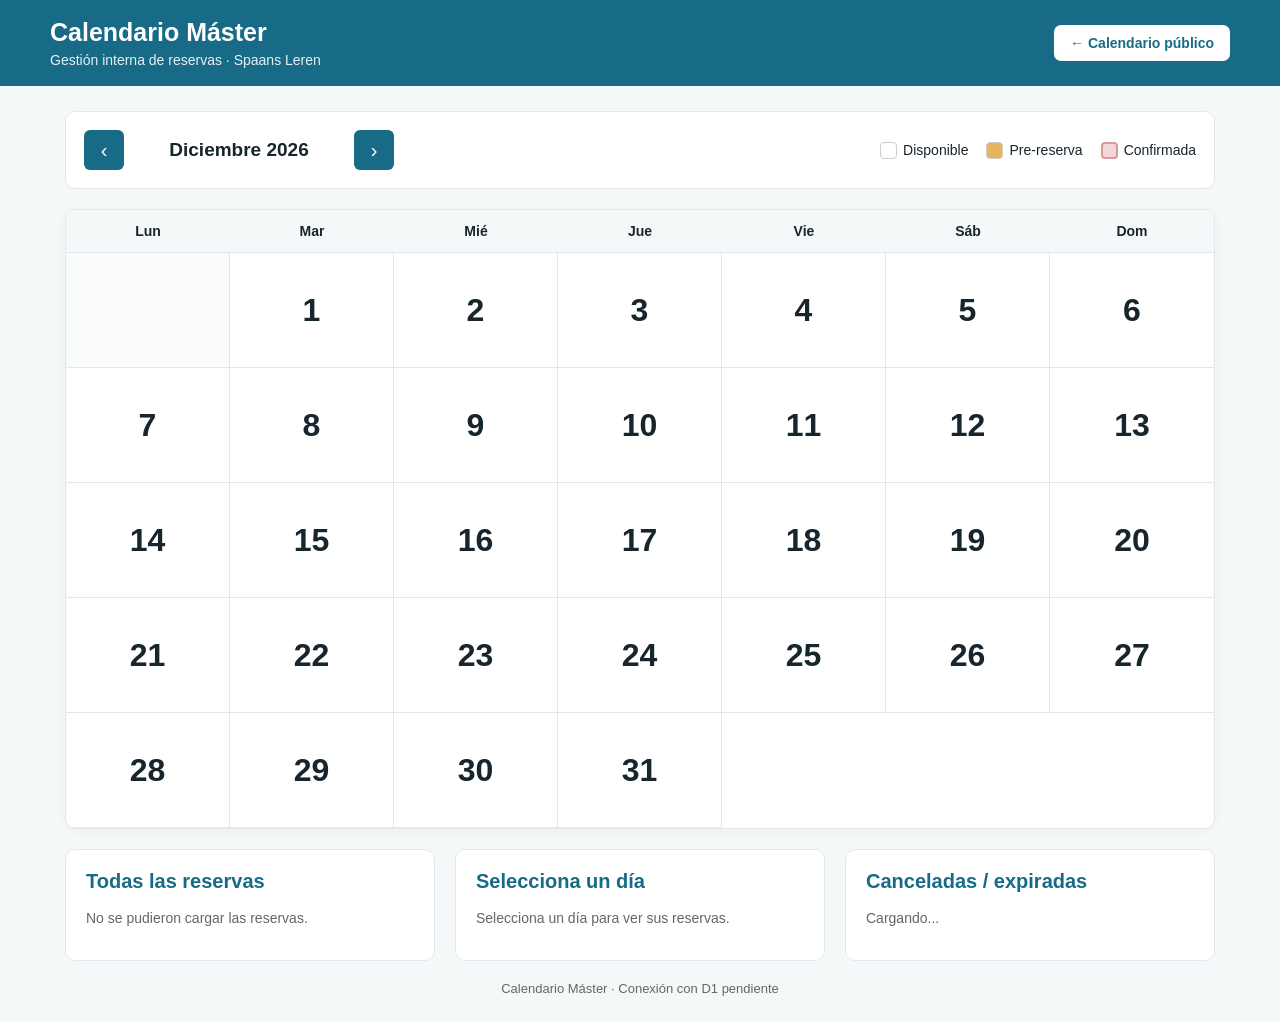
==== calendario-master.html @ f6d16d54 "Update calendario-master.html" ====
<!DOCTYPE html>
<html lang="es">

<head>

    <meta charset="UTF-8">

    <meta name="viewport"
          content="width=device-width, initial-scale=1.0">

    <title>Calendario Máster | Spaans Leren</title>

    <meta name="description"
          content="Calendario interno de reservas de Spaans Leren">
    <link rel="stylesheet" href="calendario-master.css">
    <script src="calendario-master.js"></script>

    <style>

        * {
            box-sizing: border-box;
        }

        body {
            margin: 0;
            font-family: Arial, Helvetica, sans-serif;
            background: #f5f8f9;
            color: #17252d;
        }

        /* =========================================
           CABECERA
        ========================================= */

        .master-header {
            background: #176b87;
            color: white;
            padding: 18px 20px;
        }

        .header-content {
            max-width: 1180px;
            margin: 0 auto;

            display: flex;
            align-items: center;
            justify-content: space-between;

            gap: 20px;
        }

        .header-title h1 {
            margin: 0;
            font-size: 25px;
        }

        .header-title p {
            margin: 5px 0 0;
            font-size: 14px;
            opacity: 0.9;
        }

        .back-button {
            display: inline-block;

            padding: 10px 16px;

            background: white;
            color: #176b87;

            text-decoration: none;

            border-radius: 7px;

            font-weight: bold;
            font-size: 14px;
        }

        .back-button:hover {
            background: #e7b65c;
            color: #17252d;
        }

        /* =========================================
           CONTENEDOR
        ========================================= */

        .master-container {
            max-width: 1180px;
            margin: 25px auto;
            padding: 0 15px;
        }

        /* =========================================
           PANEL SUPERIOR
        ========================================= */

        .control-panel {
            background: white;

            border: 1px solid #e1e8eb;

            border-radius: 10px;

            padding: 18px;

            margin-bottom: 20px;

            display: flex;

            align-items: center;

            justify-content: space-between;

            gap: 15px;

            flex-wrap: wrap;
        }

        .date-controls {
            display: flex;
            align-items: center;
            gap: 10px;
        }

        .date-controls button {
            border: none;

            background: #176b87;
            color: white;

            width: 40px;
            height: 40px;

            border-radius: 6px;

            cursor: pointer;

            font-size: 20px;
        }

        .date-controls button:hover {
            background: #0f5067;
        }

        #currentDate {
            font-size: 19px;
            font-weight: bold;

            min-width: 210px;

            text-align: center;
        }

        /* =========================================
           LEYENDA
        ========================================= */

        .legend {
            display: flex;

            align-items: center;

            gap: 18px;

            flex-wrap: wrap;

            font-size: 14px;
        }

        .legend-item {
            display: flex;

            align-items: center;

            gap: 6px;
        }

        .legend-box {
            width: 17px;
            height: 17px;

            border-radius: 4px;

            border: 1px solid #ccc;
        }

        .legend-available {
            background: white;
        }

        .legend-pending {
            background: #e7b65c;
        }

        .legend-confirmed {
            background: #f4d6d6;
            border: 2px solid #d99a9a;
        }

        /* =========================================
           CALENDARIO
        ========================================= */

        .calendar-wrapper {
            background: white;

            border: 1px solid #e1e8eb;

            border-radius: 10px;

            overflow: hidden;

            box-shadow: 0 2px 8px rgba(0, 0, 0, 0.04);
        }

        .calendar-weekdays {
            display: grid;

            grid-template-columns:
                repeat(7, 1fr);

            background: #f5f8f9;

            border-bottom: 1px solid #e1e8eb;
        }

        .weekday {
            padding: 13px 5px;

            text-align: center;

            font-weight: bold;

            font-size: 14px;
        }

        .calendar-grid {
            display: grid;

            grid-template-columns:
                repeat(7, 1fr);
        }

        .day {
            min-height: 115px;

            border-right: 1px solid #e1e8eb;
            border-bottom: 1px solid #e1e8eb;

            padding: 9px;

            cursor: pointer;

            transition: background 0.15s;
        }

        .day:nth-child(7n) {
            border-right: none;
        }

        .day:hover {
            background: #f5f8f9;
        }

        .day.empty {
            background: #fafbfc;
            cursor: default;
        }

        .day-number {
            font-weight: bold;

            font-size: 15px;

            margin-bottom: 8px;
        }

        /* =========================================
           RESERVAS DENTRO DEL DÍA
        ========================================= */

        .reservation {
            font-size: 12px;

            padding: 6px 7px;

            margin-bottom: 5px;

            border-radius: 5px;

            line-height: 1.3;
        }

        .reservation.pending {
            background: #e7b65c;

            color: #17252d;
        }

        .reservation.confirmed {
            background: #f4d6d6;

            border-left: 4px solid #d99a9a;

            color: #17252d;
        }

        .reservation-time {
            font-weight: bold;
        }

        .reservation-name {
            margin-top: 2px;
        }

        /* =========================================
           INFORMACIÓN DEL DÍA
        ========================================= */

        .day-details {
            margin-top: 20px;

            background: white;

            border: 1px solid #e1e8eb;

            border-radius: 10px;

            padding: 20px;
        }

        .day-details h2 {
            margin-top: 0;

            color: #176b87;

            font-size: 20px;
        }

        .no-reservations {
            color: #666;

            font-size: 14px;
        }

        /* =========================================
           RESERVA DETALLADA
        ========================================= */

        .reservation-detail {
            border: 1px solid #e1e8eb;

            border-radius: 8px;

            padding: 15px;

            margin-bottom: 12px;
        }

        .reservation-detail.pending {
            border-left: 5px solid #e7b65c;
        }

        .reservation-detail.confirmed {
            border-left: 5px solid #d99a9a;
        }

        .reservation-detail strong {
            color: #176b87;
        }

        .reservation-actions {
            margin-top: 12px;

            display: flex;

            gap: 8px;

            flex-wrap: wrap;
        }

        .action-button {
            border: none;

            border-radius: 6px;

            padding: 9px 13px;

            cursor: pointer;

            font-weight: bold;
        }

        .confirm-button {
            background: #176b87;
            color: white;
        }

        .cancel-button {
            background: #eee;
            color: #17252d;
        }

        .action-button:hover {
            opacity: 0.85;
        }

        /* =========================================
           ESTADO DEL SISTEMA
        ========================================= */

        .system-status {
            margin-top: 20px;

            text-align: center;

            font-size: 13px;

            color: #666;
        }

        /* =========================================
           MÓVIL
        ========================================= */

        @media (max-width: 768px) {

            .header-content {
                align-items: flex-start;

                flex-direction: column;
            }

            .back-button {
                width: 100%;

                text-align: center;
            }

            .control-panel {
                align-items: stretch;

                flex-direction: column;
            }

            .date-controls {
                justify-content: center;
            }

            #currentDate {
                min-width: auto;

                flex: 1;
            }

            .legend {
                justify-content: center;
            }

            .weekday {
                font-size: 11px;

                padding: 10px 2px;
            }

            .day {
                min-height: 90px;

                padding: 5px;
            }

            .day-number {
                font-size: 13px;
            }

            .reservation {
                font-size: 10px;

                padding: 4px;
            }

        }

    </style>

</head>


<body>

    <!-- =========================================
         CABECERA
    ========================================= -->

    <header class="master-header">

        <div class="header-content">

            <div class="header-title">

                <h1>Calendario Máster</h1>

                <p>
                    Gestión interna de reservas · Spaans Leren
                </p>

            </div>

            <a
                href="calendario.html"
                class="back-button"
            >
                ← Calendario público
            </a>

        </div>

    </header>


    <!-- =========================================
         CONTENIDO
    ========================================= -->

    <main class="master-container">


        <!-- =====================================
             CONTROLES
        ====================================== -->

        <section class="control-panel">

            <div class="date-controls">

                <button
                    id="previousMonth"
                    type="button"
                    aria-label="Mes anterior"
                >
                    ‹
                </button>

                <div id="currentDate">
                    Octubre 2026
                </div>

                <button
                    id="nextMonth"
                    type="button"
                    aria-label="Mes siguiente"
                >
                    ›
                </button>

            </div>


            <div class="legend">

                <div class="legend-item">

                    <span
                        class="legend-box legend-available"
                    ></span>

                    Disponible

                </div>


                <div class="legend-item">

                    <span
                        class="legend-box legend-pending"
                    ></span>

                    Pre-reserva

                </div>


                <div class="legend-item">

                    <span
                        class="legend-box legend-confirmed"
                    ></span>

                    Confirmada

                </div>

            </div>

        </section>


        <!-- =====================================
             CALENDARIO
        ====================================== -->

        <section class="calendar-wrapper">

            <div class="calendar-weekdays">

                <div class="weekday">Lun</div>
                <div class="weekday">Mar</div>
                <div class="weekday">Mié</div>
                <div class="weekday">Jue</div>
                <div class="weekday">Vie</div>
                <div class="weekday">Sáb</div>
                <div class="weekday">Dom</div>

            </div>


            <div
                id="calendarGrid"
                class="calendar-grid"
            >

                <!--
                    El calendario se generará
                    mediante JavaScript.
                -->

            </div>

        </section>


        <!-- =========================================
     TRES COLUMNAS DE GESTIÓN
========================================= -->

<div class="master-reservations-columns">


    <!-- =====================================
         TODAS LAS RESERVAS
    ====================================== -->

    <section class="all-reservations">

        <h2>
            Todas las reservas
        </h2>

        <div id="allReservations">

            <p class="no-reservations">
                Cargando reservas...
            </p>

        </div>

    </section>


    <!-- =====================================
         DÍA SELECCIONADO
    ====================================== -->

    <section class="day-details">

        <h2 id="selectedDayTitle">
            Selecciona un día
        </h2>

        <div id="dayReservations">

            <p class="no-reservations">
                Selecciona un día para ver sus reservas.
            </p>

        </div>

    </section>


    <!-- =====================================
         CANCELADAS / EXPIRADAS
    ====================================== -->

    <section class="old-reservations">

        <h2>
            Canceladas / expiradas
        </h2>

        <div id="oldReservations">

            <p class="no-reservations">
                Cargando...
            </p>

        </div>

    </section>


</div>
        <div class="system-status">

            Calendario Máster · Conexión con D1 pendiente

        </div>

    </main>


    <!-- =========================================
         JAVASCRIPT
    ========================================= -->

    <script>
/*desde aquiiiiiBORRADO POR DUPLICIDAD*/
  
        /* =========================================
           FECHA ACTUAL
        ========================================= */
/*
        let currentDate = new Date();

        let selectedDate = null;
        
*/

        /* =========================================
           ELEMENTOS
        ========================================= */
/*
        const calendarGrid =
            document.getElementById("calendarGrid");

        const currentDateElement =
            document.getElementById("currentDate");

        const previousMonthButton =
            document.getElementById("previousMonth");

        const nextMonthButton =
            document.getElementById("nextMonth");

        const selectedDayTitle =
            document.getElementById("selectedDayTitle");

        const dayReservations =
            document.getElementById("dayReservations");

*/
        /* =========================================
           NOMBRES DE LOS MESES
        ========================================= */
/*
        const monthNames = [
            "Enero",
            "Febrero",
            "Marzo",
            "Abril",
            "Mayo",
            "Junio",
            "Julio",
            "Agosto",
            "Septiembre",
            "Octubre",
            "Noviembre",
            "Diciembre"
        ];

*/
        /* =========================================
           MOSTRAR CALENDARIO
        ========================================= */
/*
        function renderCalendar() {

            calendarGrid.innerHTML = "";

            const year =
                currentDate.getFullYear();

            const month =
                currentDate.getMonth();


            currentDateElement.textContent =
                `${monthNames[month]} ${year}`;

*/
            /*
                Primer día del mes.

                JavaScript:
                Domingo = 0
                Lunes = 1

                Lo convertimos para que
                la semana empiece en lunes.
            */
/*
            let firstDay =
                new Date(
                    year,
                    month,
                    1
                ).getDay();

            firstDay =
                firstDay === 0
                    ? 6
                    : firstDay - 1;


            const daysInMonth =
                new Date(
                    year,
                    month + 1,
                    0
                ).getDate();
*/

            /* =====================================
               ESPACIOS ANTES DEL PRIMER DÍA
            ====================================== */
/*
            for (
                let i = 0;
                i < firstDay;
                i++
            ) {

                const emptyDay =
                    document.createElement("div");

                emptyDay.className =
                    "day empty";

                calendarGrid.appendChild(
                    emptyDay
                );

            }

*/
            /* =====================================
               CREAR DÍAS
            ====================================== */
/*
            for (
                let day = 1;
                day <= daysInMonth;
                day++
            ) {

                const dayElement =
                    document.createElement("div");

                dayElement.className =
                    "day";


                const dayNumber =
                    document.createElement("div");

                dayNumber.className =
                    "day-number";

                dayNumber.textContent =
                    day;


                dayElement.appendChild(
                    dayNumber
                );

*/
                /*
                    AQUÍ MÁS ADELANTE
                    CARGAREMOS LAS RESERVAS
                    REALES DESDE D1.
                */
/*

                dayElement.addEventListener(
                    "click",
                    () => {

                        selectDay(
                            year,
                            month,
                            day
                        );

                    }
                );


                calendarGrid.appendChild(
                    dayElement
                );

            }

        }

*/
        /* =========================================
           SELECCIONAR DÍA
        ========================================= */
/*
        function selectDay(
            year,
            month,
            day
        ) {

            selectedDate =
                new Date(
                    year,
                    month,
                    day
                );


            const formattedDate =
                `${day.toString().padStart(2, "0")}/` +
                `${(month + 1).toString().padStart(2, "0")}/` +
                `${year}`;


            selectedDayTitle.textContent =
                `Reservas del ${formattedDate}`;


            dayReservations.innerHTML = `

                <p class="no-reservations">
                    Todavía no hay datos conectados
                    al sistema D1.
                </p>

            `;

        }
*/

        /* =========================================
           MES ANTERIOR
        ========================================= */
/*
        previousMonthButton.addEventListener(
            "click",
            () => {

                currentDate.setMonth(
                    currentDate.getMonth() - 1
                );

                renderCalendar();

            }
        );
*/

        /* =========================================
           MES SIGUIENTE
        ========================================= */
/*
        nextMonthButton.addEventListener(
            "click",
            () => {

                currentDate.setMonth(
                    currentDate.getMonth() + 1
                );

                renderCalendar();

            }
        );

*/
        /* =========================================
           INICIAR
        ========================================= */
/*COMENTADO HASTA AQUI POR DUPLICADO DE FUNCIONES
        renderCalendar();
*/
        console.log("PASÓ renderCalendar");
    </script>

</body>

</html>
---- calendario-master.css ----
/* =========================================
   TODAS LAS RESERVAS
========================================= */

.all-reservations {
    margin-top: 20px;

    background: white;

    border: 1px solid #e1e8eb;

    border-radius: 10px;

    padding: 20px;
}

.all-reservations h2 {
    margin-top: 0;

    color: #176b87;

    font-size: 20px;
}

.reservation-list-item {

    border: 1px solid #e1e8eb;

    border-radius: 8px;

    padding: 14px;

    margin-bottom: 10px;

    cursor: pointer;

    transition: background 0.15s,
                transform 0.1s;
}

.reservation-list-item:hover {

    background: #f5f8f9;

    transform: translateY(-1px);
}

.reservation-list-item.pending {

    border-left: 5px solid #e7b65c;

}

.reservation-list-item.confirmed {

    border-left: 5px solid #d99a9a;

}

.reservation-list-date {

    font-weight: bold;

    color: #176b87;

    font-size: 16px;

}

.reservation-list-name {

    font-weight: bold;

    margin-top: 5px;

}

.reservation-list-type {

    margin-top: 3px;

    font-size: 14px;

}

.reservation-list-status {

    margin-top: 5px;

    font-size: 13px;

    font-weight: bold;

}

/* =========================================
   DETALLE DE RESERVA MASTER
========================================= */

.reservation-detail-panel {
    margin-top: 15px;
    padding: 20px;

    background: #f5f8f9;

    border: 1px solid #e1e8eb;
    border-radius: 10px;
}

.reservation-detail-panel h3 {
    margin-top: 0;
    margin-bottom: 18px;

    color: #176b87;
    font-size: 20px;
}

.reservation-detail-row {
    display: flex;
    gap: 10px;

    padding: 8px 0;

    border-bottom: 1px solid #e1e8eb;
}

.reservation-detail-row:last-child {
    border-bottom: none;
}

.reservation-detail-label {
    width: 110px;

    font-weight: bold;

    color: #176b87;
}

.reservation-detail-value {
    flex: 1;
}

.reservation-detail-actions {
    display: flex;

    gap: 10px;

    margin-top: 20px;

    flex-wrap: wrap;
}

.master-action-button {
    border: none;

    border-radius: 6px;

    padding: 10px 16px;

    cursor: pointer;

    font-weight: bold;

    font-size: 14px;
}

.master-confirm-button {
    background: #176b87;
    color: white;
}

.master-cancel-button {
    background: #d99a9a;
    color: #17252d;
}

.master-action-button:hover {
    opacity: 0.85;
}

@media (max-width: 600px) {

    .reservation-detail-row {
        flex-direction: column;
        gap: 3px;
    }

    .reservation-detail-label {
        width: auto;
    }

}
/* =========================================
   ESTADOS COMPLETOS DEL DÍA - MASTER
========================================= */

/* Todas las horas del día están pre-reservadas */
.day.all-pending {
    border: 2px solid #e7b65c;
}

/* Todas las horas del día están confirmadas */
.day.all-confirmed {
    border: 2px solid #d66a6a;
}

/* Día con pre-reservas + confirmadas */
.day.both {
    border: 2px solid transparent;

    background:
        linear-gradient(#ffffff, #ffffff) padding-box,
        linear-gradient(
            90deg,
            #e7b65c 50%,
            #d66a6a 50%
        ) border-box;
}
/* =========================================
   ESTADOS DE LOS DÍAS - CALENDARIO MASTER
========================================= */

/* Día con una o más pre-reservas */
.day.pre-reserved {
    border: 2px solid #e7b65c;
}


/* Día con una o más reservas confirmadas */
.day.booked {
    border: 2px solid #d66a6a;
}


/* Día con mezcla de pre-reservas y reservas */
.day.both {
    border: 2px solid transparent;

    background:
        linear-gradient(#ffffff, #ffffff) padding-box,
        linear-gradient(
            90deg,
            #e7b65c 50%,
            #d99a9a 50%
        ) border-box;
}


/* Día completamente pre-reservado */
.day.fully-pre-reserved {
    background: #fff1a8;

    border: 2px solid #e7b65c;
}


/* Día completamente reservado */
.day.fully-booked {
    background: #f5d6d6;

    border: 2px solid #d66a6a;
}


/* Reservas confirmadas - rojo */

.booked-count {
    top: 22px;

    color: #d99a9a;
}
/* =========================================
   NÚMEROS DEL DÍA Y RESERVAS - MASTER
========================================= */

.day {
    position: relative;
}

/* Número del día */
.day-number {
    position: absolute;

    top: 50px;
    left: 50%;

    transform: translate(-50%,-50%);

    font-size:32px;
    font-weight: bold;
   
      margin: 0; 
   
    z-index: 10;
}


/* Contadores */

.day-reservation-count {
    position: absolute;

    top: 10px;

    font-size: 22px;
    font-weight: bold;

    line-height: 1;

    z-index: 2;
}


/* Pre-reservas → izquierda */

.pre-reserved-count {
    left: 8px;

    color: #e7b65c;
}


/* Confirmadas → derecha */

.booked-count {
    right: 8px;

    color: #d99a9a;
}
/* =========================================
   MASTER - NÚMERO DEL DÍA
   REGLA FINAL
========================================= */

.calendar-grid .day .day-number {
    position: absolute !important;

    top: 50% !important;
    left: 50% !important;

    transform: translate(-50%, -50%) !important;

    font-size: 32px !important;
    font-weight: bold !important;

    margin: 0 !important;

    z-index: 10 !important;
}
/* =========================================
   MASTER - TRES COLUMNAS
========================================= */

.master-reservations-columns {

    display: grid;

    grid-template-columns:
        1fr
        1fr
        1fr;

    gap: 20px;

    margin-top: 20px;

    align-items: start;
}


/* =========================================
   PANELES
========================================= */

.master-reservations-columns
.all-reservations,

.master-reservations-columns
.day-details,

.master-reservations-columns
.old-reservations {

    margin-top: 0;

    background: white;

    border: 1px solid #e1e8eb;

    border-radius: 10px;

    padding: 20px;

    min-width: 0;
}


/* =========================================
   TÍTULOS
========================================= */

.master-reservations-columns h2 {

    margin-top: 0;

    color: #176b87;

    font-size: 20px;
}


/* =========================================
   MÓVIL
========================================= */

@media (max-width: 900px) {

    .master-reservations-columns {

        grid-template-columns: 1fr;

    }

}
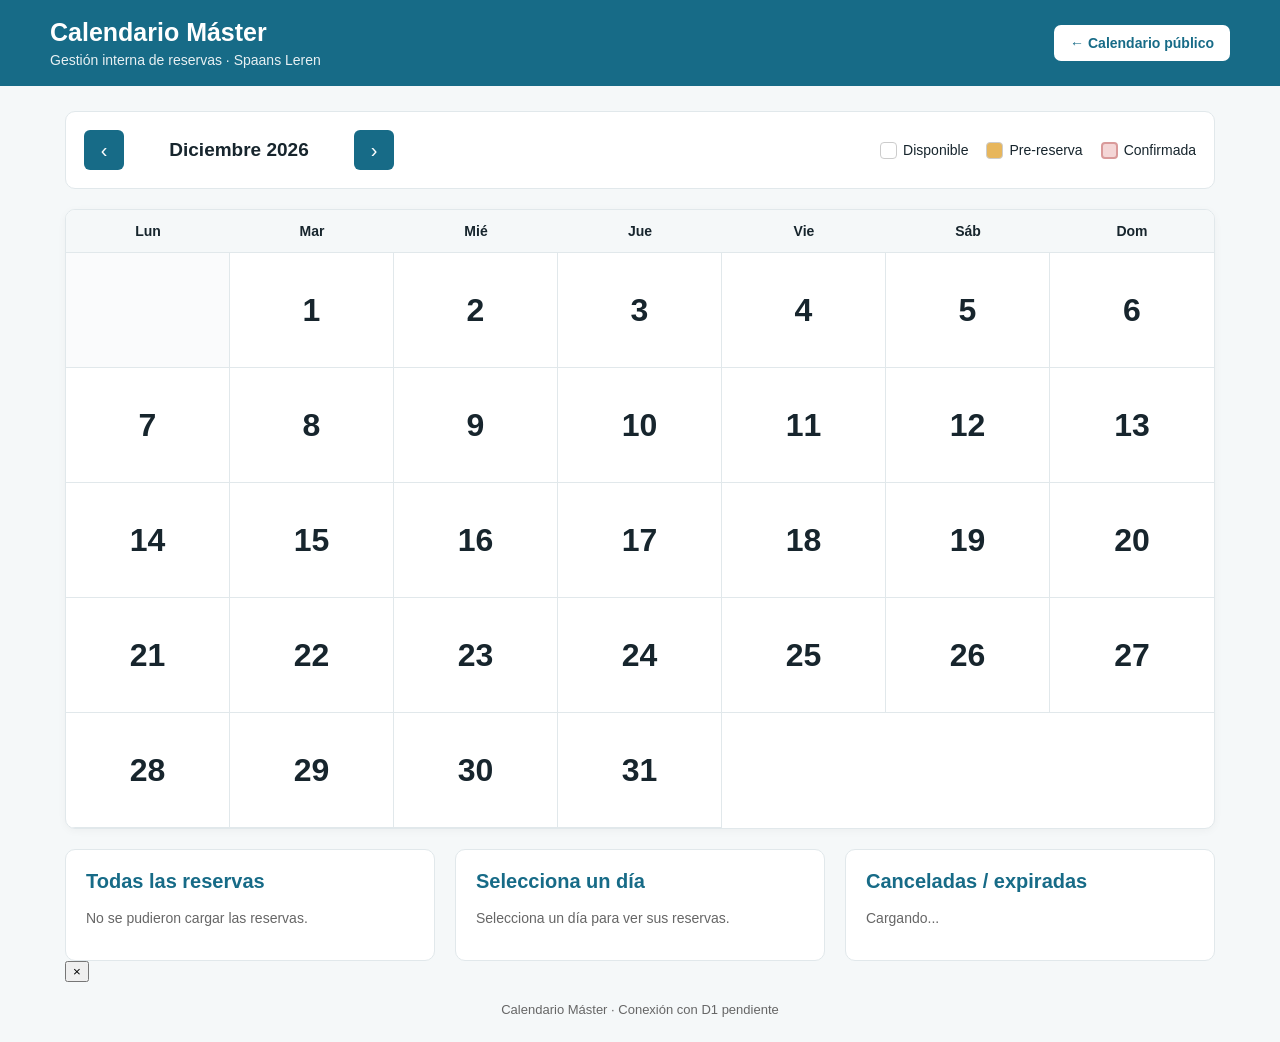
==== commit 3bb4d059: "Update calendario-master.html" ====
--- a/calendario-master.html
+++ b/calendario-master.html
@@ -700,7 +700,35 @@
     </section>
 
 
+</div>        
+
+<!-- =========================================
+     MODAL DETALLE DE RESERVA
+========================================= -->
+
+<div id="reservationModal" class="reservation-modal">
+
+    <div class="reservation-modal-content">
+
+        <button
+            type="button"
+            id="reservationModalClose"
+            class="reservation-modal-close"
+            aria-label="Cerrar"
+        >
+            ×
+        </button>
+
+        <div id="reservationModalBody">
+            <!-- El detalle se cargará aquí -->
+        </div>
+
+    </div>
+
 </div>
+
+
+<div class="system-status">
         <div class="system-status">
 
             Calendario Máster · Conexión con D1 pendiente
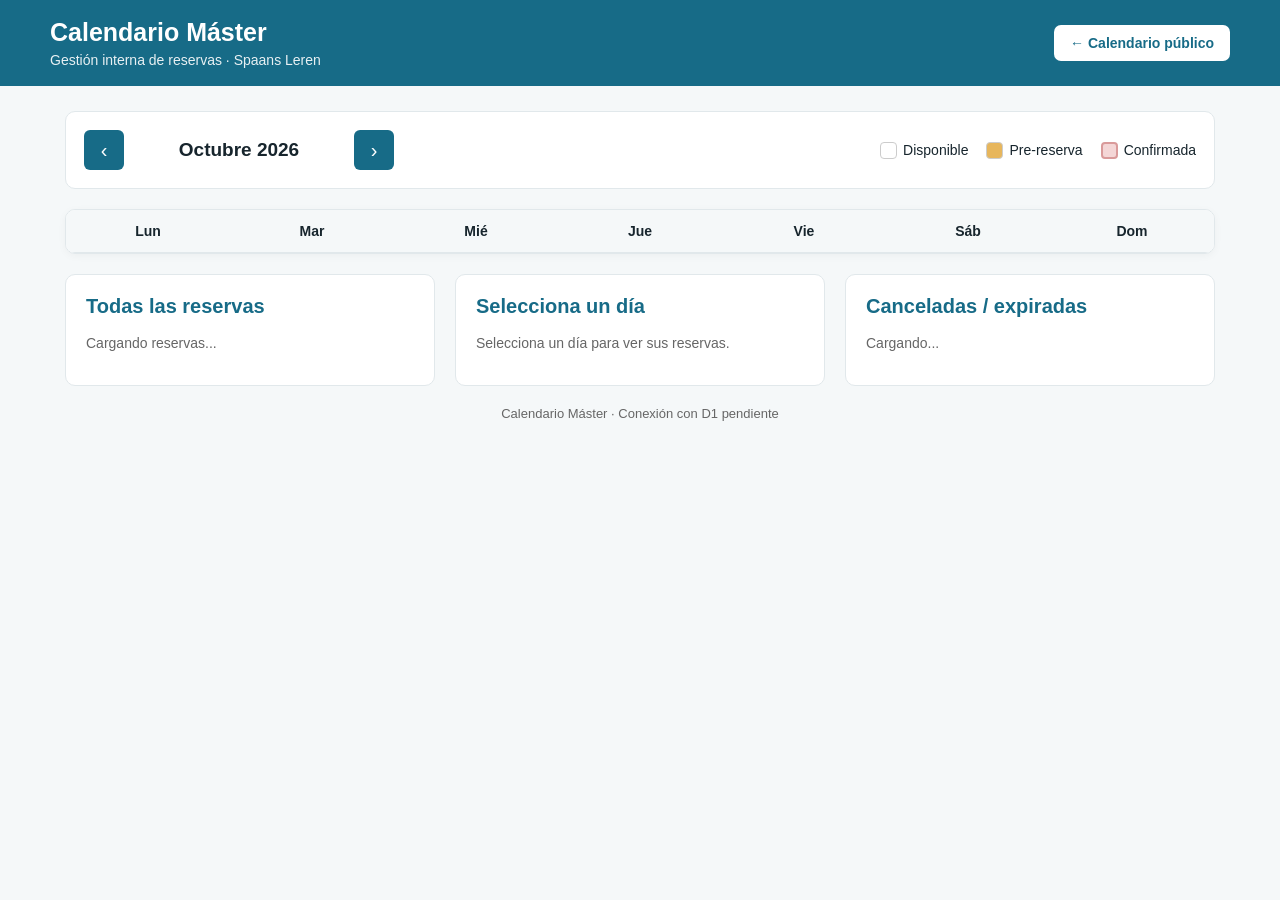
==== commit 41b33160: "Update calendario-master.html" ====
--- a/calendario-master.html
+++ b/calendario-master.html
@@ -726,7 +726,33 @@
     </div>
 
 </div>
-
+<!-- =========================================
+     MODAL CONFIRMACIÓN DE ACCIÓN
+========================================= -->
+
+<div
+    id="reservationConfirmModal"
+    class="reservation-modal"
+>
+
+    <div class="reservation-modal-content">
+
+        <button
+            type="button"
+            id="reservationConfirmModalClose"
+            class="reservation-modal-close"
+            aria-label="Cerrar"
+        >
+            ×
+        </button>
+
+        <div id="reservationConfirmModalBody">
+            <!-- La confirmación se cargará aquí -->
+        </div>
+
+    </div>
+
+</div>
 
 <div class="system-status">
         <div class="system-status">
--- a/calendario-master.css
+++ b/calendario-master.css
@@ -189,6 +189,78 @@
         width: auto;
     }
 
+}
+/* =========================================
+   MODAL DETALLE DE RESERVA
+========================================= */
+
+.reservation-modal {
+    display: none;
+
+    position: fixed;
+    z-index: 9999;
+
+    top: 0;
+    left: 0;
+
+    width: 100%;
+    height: 100%;
+
+    background: rgba(0, 0, 0, 0.55);
+
+    align-items: center;
+    justify-content: center;
+
+    padding: 20px;
+
+    box-sizing: border-box;
+}
+
+.reservation-modal-content {
+    position: relative;
+
+    width: 100%;
+    max-width: 550px;
+
+    max-height: 90vh;
+
+    overflow-y: auto;
+
+    background: white;
+
+    border-radius: 12px;
+
+    padding: 25px;
+
+    box-sizing: border-box;
+
+    box-shadow: 0 10px 40px rgba(0, 0, 0, 0.25);
+}
+
+.reservation-modal-close {
+    position: absolute;
+
+    top: 10px;
+    right: 14px;
+
+    width: 36px;
+    height: 36px;
+
+    border: none;
+    border-radius: 50%;
+
+    background: transparent;
+
+    font-size: 28px;
+    line-height: 1;
+
+    cursor: pointer;
+
+    color: #17252d;
+}
+
+.reservation-modal-close:hover {
+    background: #f5f8f9;
 }
 /* =========================================
    ESTADOS COMPLETOS DEL DÍA - MASTER
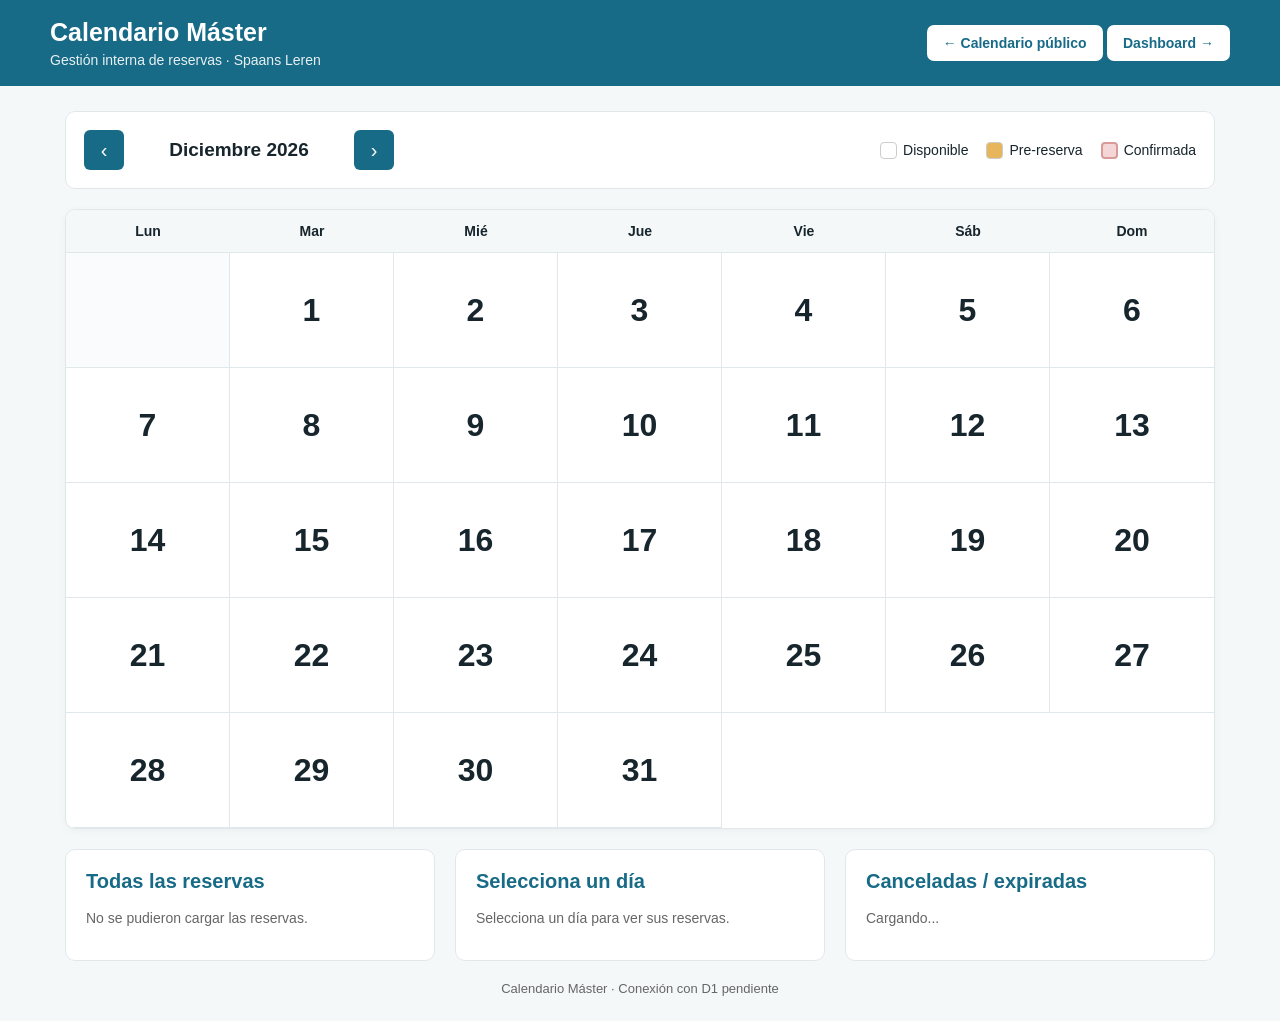
==== commit 35359cec: "Update calendario-master.html" ====
--- a/calendario-master.html
+++ b/calendario-master.html
@@ -501,18 +501,18 @@
 
                 <h1>Calendario Máster</h1>
 
-                <p>
-                    Gestión interna de reservas · Spaans Leren
-                </p>
-
+               <p>Gestión interna de reservas · Spaans Leren</p>
             </div>
 
-            <a
-                href="calendario.html"
-                class="back-button"
-            >
-                ← Calendario público
-            </a>
+            <!-- Nuevo contenedor para los botones -->
+            <div class="header-actions">
+                <a href="calendario.html" class="back-button">
+                    ← Calendario público
+                </a>
+                <!-- NUEVO BOTÓN PARA IR AL DASHBOARD -->
+                <a href="dashboard.html" class="back-button">
+                    Dashboard →
+                </a>
 
         </div>
 
--- a/calendario-master.css
+++ b/calendario-master.css
@@ -261,6 +261,44 @@
 
 .reservation-modal-close:hover {
     background: #f5f8f9;
+}
+
+/* =========================================
+   MODAL DE CONFIRMACIÓN
+========================================= */
+
+#reservationConfirmModal .reservation-modal-content {
+    max-width: 480px;
+}
+
+#reservationConfirmModalBody {
+    text-align: center;
+}
+
+#reservationConfirmModalBody h3 {
+    margin-top: 0;
+    margin-bottom: 15px;
+
+    color: #176b87;
+    font-size: 22px;
+}
+
+.reservation-confirm-message {
+    margin-bottom: 25px;
+
+    color: #17252d;
+
+    line-height: 1.5;
+}
+
+.reservation-confirm-actions {
+    display: flex;
+
+    justify-content: center;
+
+    gap: 10px;
+
+    flex-wrap: wrap;
 }
 /* =========================================
    ESTADOS COMPLETOS DEL DÍA - MASTER
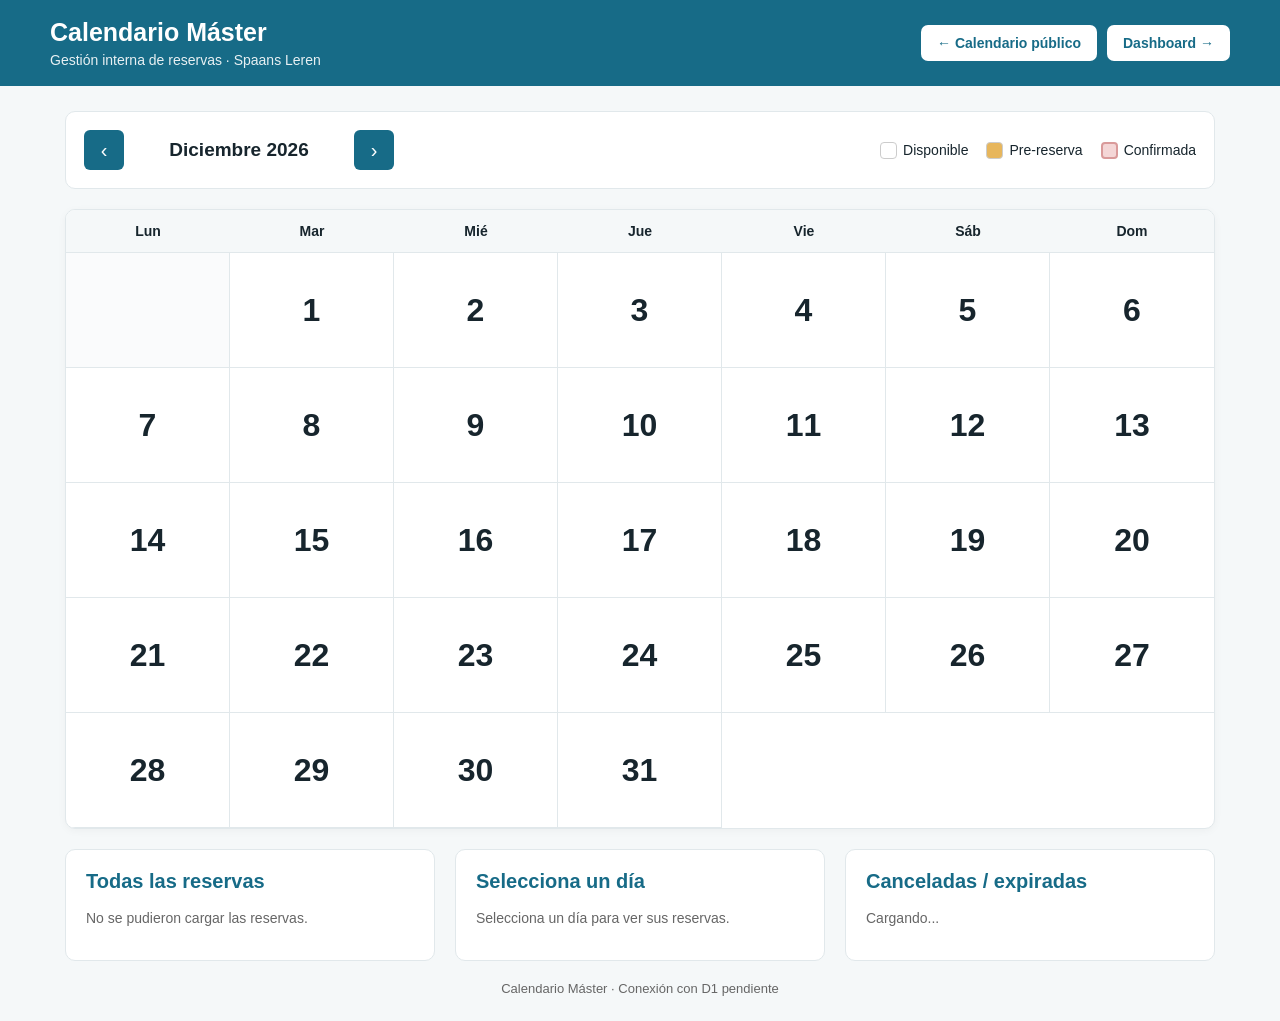
==== commit d4174528: "Update calendario-master.html" ====
--- a/calendario-master.html
+++ b/calendario-master.html
@@ -510,7 +510,7 @@
                     ← Calendario público
                 </a>
                 <!-- NUEVO BOTÓN PARA IR AL DASHBOARD -->
-                <a href="dashboard.html" class="back-button">
+                <a href="dashboard.html?pass=gloria2024" class="back-button">
                     Dashboard →
                 </a>
 
--- a/calendario-master.css
+++ b/calendario-master.css
@@ -532,5 +532,14 @@
     }
 
 }
-
-
+/* =========================================
+   ACCIONES DE LA CABECERA (BOTONES)
+========================================= */
+.header-actions {
+    display: flex;
+    align-items: center;
+    gap: 10px; /* Separación entre los botones */
+    flex-wrap: wrap; /* Para que bajen si la pantalla es muy pequeña */
+}
+
+
